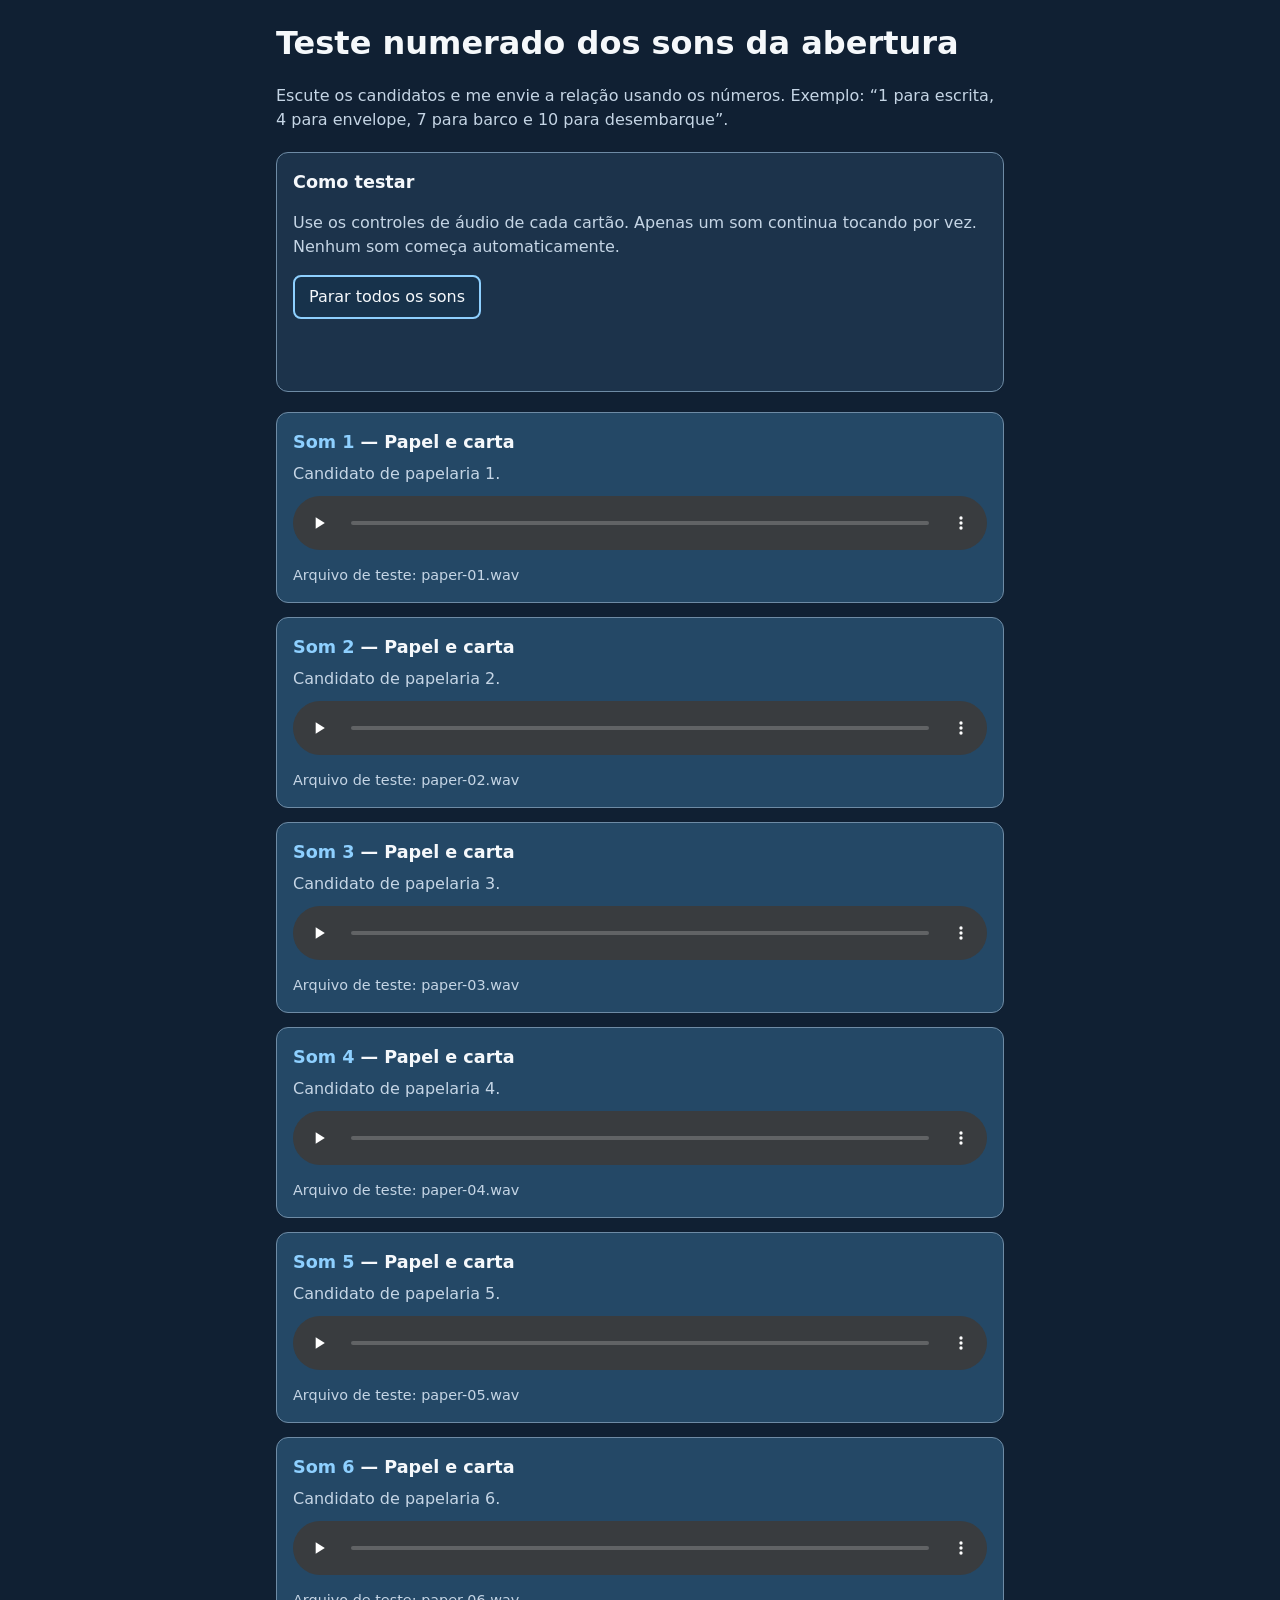
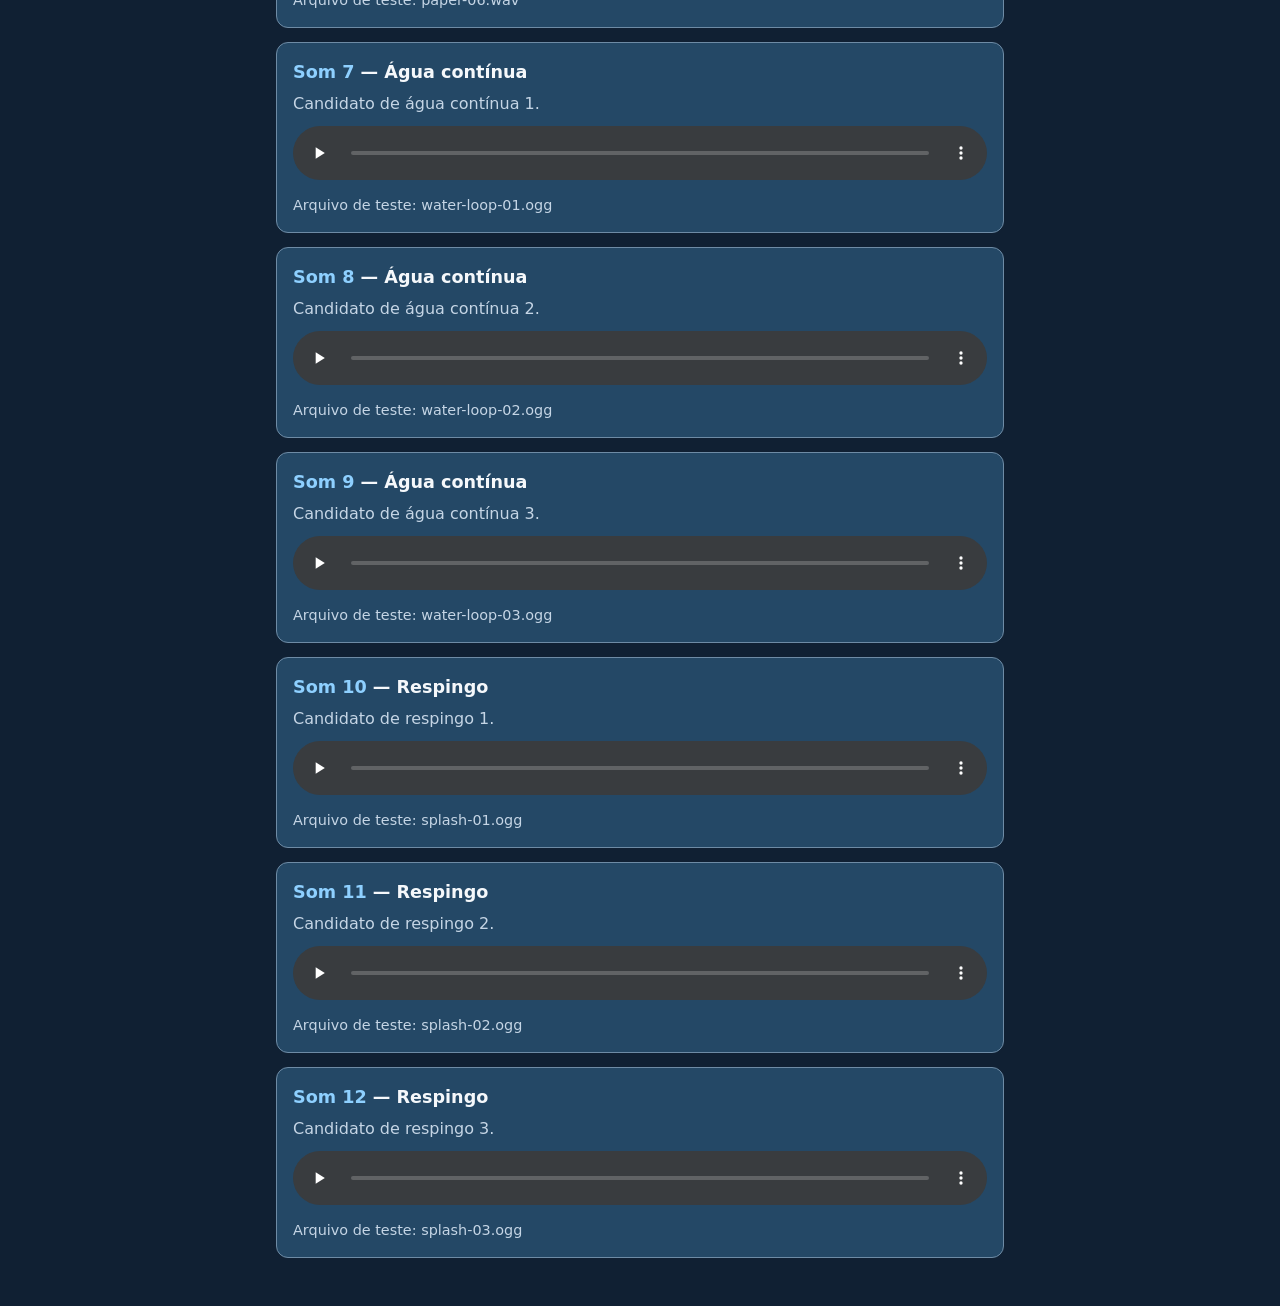
==== sound-test.html @ bbb8bda7 "Add accessible opening sound audition page" ====
<!doctype html>
<html lang="pt-BR">
<head>
  <meta charset="utf-8">
  <meta name="viewport" content="width=device-width, initial-scale=1">
  <title>Teste de sons — Bites &amp; Baits</title>
  <style>
    :root {
      color-scheme: dark;
      --bg: #102033;
      --card: #1c334b;
      --card-strong: #244866;
      --text: #f5f8fb;
      --muted: #c5d5e5;
      --accent: #8ed0ff;
      --focus: #ffe58a;
    }
    * { box-sizing: border-box; }
    body {
      margin: 0;
      min-height: 100vh;
      background: var(--bg);
      color: var(--text);
      font: 1rem/1.5 system-ui, sans-serif;
    }
    main { width: min(760px, 100%); margin: 0 auto; padding: 24px 16px 48px; }
    h1 { margin-top: 0; line-height: 1.2; }
    h2 { margin: 0 0 6px; font-size: 1.1rem; }
    p { color: var(--muted); }
    .instructions, .sound-card {
      border: 1px solid #6e8ba5;
      border-radius: 12px;
      background: var(--card);
      padding: 16px;
    }
    .instructions { margin: 20px 0; }
    .sound-list { display: grid; gap: 14px; }
    .sound-card { background: var(--card-strong); }
    .sound-card p { margin: 0 0 10px; }
    .number { color: var(--accent); }
    audio { width: 100%; min-height: 42px; }
    button {
      min-height: 44px;
      border: 2px solid var(--accent);
      border-radius: 8px;
      padding: 8px 14px;
      background: #17324b;
      color: var(--text);
      font: inherit;
      cursor: pointer;
    }
    button:hover { background: #295878; }
    button:focus-visible, audio:focus-visible { outline: 3px solid var(--focus); outline-offset: 3px; }
    .toolbar { display: flex; flex-wrap: wrap; gap: 10px; margin: 16px 0; }
    #play-status { min-height: 1.5em; color: var(--accent); }
    .file-name { display: block; margin-top: 8px; color: var(--muted); font-size: .9rem; }
  </style>
</head>
<body>
  <main>
    <h1>Teste numerado dos sons da abertura</h1>
    <p>Escute os candidatos e me envie a relação usando os números. Exemplo: “1 para escrita, 4 para envelope, 7 para barco e 10 para desembarque”.</p>

    <section class="instructions" aria-labelledby="instructions-title">
      <h2 id="instructions-title">Como testar</h2>
      <p>Use os controles de áudio de cada cartão. Apenas um som continua tocando por vez. Nenhum som começa automaticamente.</p>
      <div class="toolbar">
        <button id="stop-all" type="button">Parar todos os sons</button>
      </div>
      <p id="play-status" role="status" aria-live="polite"></p>
    </section>

    <section id="sound-list" class="sound-list" aria-label="Candidatos numerados"></section>
  </main>

  <script>
    const SOUNDS = [
      { file: 'paper-01.wav', group: 'Papel e carta', description: 'Candidato de papelaria 1.' },
      { file: 'paper-02.wav', group: 'Papel e carta', description: 'Candidato de papelaria 2.' },
      { file: 'paper-03.wav', group: 'Papel e carta', description: 'Candidato de papelaria 3.' },
      { file: 'paper-04.wav', group: 'Papel e carta', description: 'Candidato de papelaria 4.' },
      { file: 'paper-05.wav', group: 'Papel e carta', description: 'Candidato de papelaria 5.' },
      { file: 'paper-06.wav', group: 'Papel e carta', description: 'Candidato de papelaria 6.' },
      { file: 'water-loop-01.ogg', group: 'Água contínua', description: 'Candidato de água contínua 1.' },
      { file: 'water-loop-02.ogg', group: 'Água contínua', description: 'Candidato de água contínua 2.' },
      { file: 'water-loop-03.ogg', group: 'Água contínua', description: 'Candidato de água contínua 3.' },
      { file: 'splash-01.ogg', group: 'Respingo', description: 'Candidato de respingo 1.' },
      { file: 'splash-02.ogg', group: 'Respingo', description: 'Candidato de respingo 2.' },
      { file: 'splash-03.ogg', group: 'Respingo', description: 'Candidato de respingo 3.' },
    ];

    const list = document.getElementById('sound-list');
    const status = document.getElementById('play-status');
    const players = [];

    function stopOthers(current) {
      players.forEach(player => {
        if (player !== current) {
          player.pause();
          player.currentTime = 0;
        }
      });
    }

    SOUNDS.forEach((sound, index) => {
      const number = index + 1;
      const card = document.createElement('article');
      card.className = 'sound-card';
      card.setAttribute('aria-labelledby', `sound-title-${number}`);

      const title = document.createElement('h2');
      title.id = `sound-title-${number}`;
      title.innerHTML = `<span class="number">Som ${number}</span> — ${sound.group}`;

      const description = document.createElement('p');
      description.textContent = sound.description;

      const audio = document.createElement('audio');
      audio.controls = true;
      audio.preload = 'none';
      audio.setAttribute('aria-label', `Controles do som ${number}, ${sound.group.toLowerCase()}`);
      audio.src = `assets/sounds/opening/${sound.file}`;
      audio.addEventListener('play', () => {
        stopOthers(audio);
        status.textContent = `Som ${number} reproduzindo.`;
      });
      audio.addEventListener('pause', () => {
        if (players.every(player => player.paused)) status.textContent = `Som ${number} pausado.`;
      });
      audio.addEventListener('ended', () => {
        status.textContent = `Som ${number} terminou.`;
      });
      players.push(audio);

      const fileName = document.createElement('span');
      fileName.className = 'file-name';
      fileName.textContent = `Arquivo de teste: ${sound.file}`;

      card.append(title, description, audio, fileName);
      list.appendChild(card);
    });

    document.getElementById('stop-all').addEventListener('click', () => {
      players.forEach(player => {
        player.pause();
        player.currentTime = 0;
      });
      status.textContent = 'Todos os sons foram parados.';
    });
  </script>
</body>
</html>
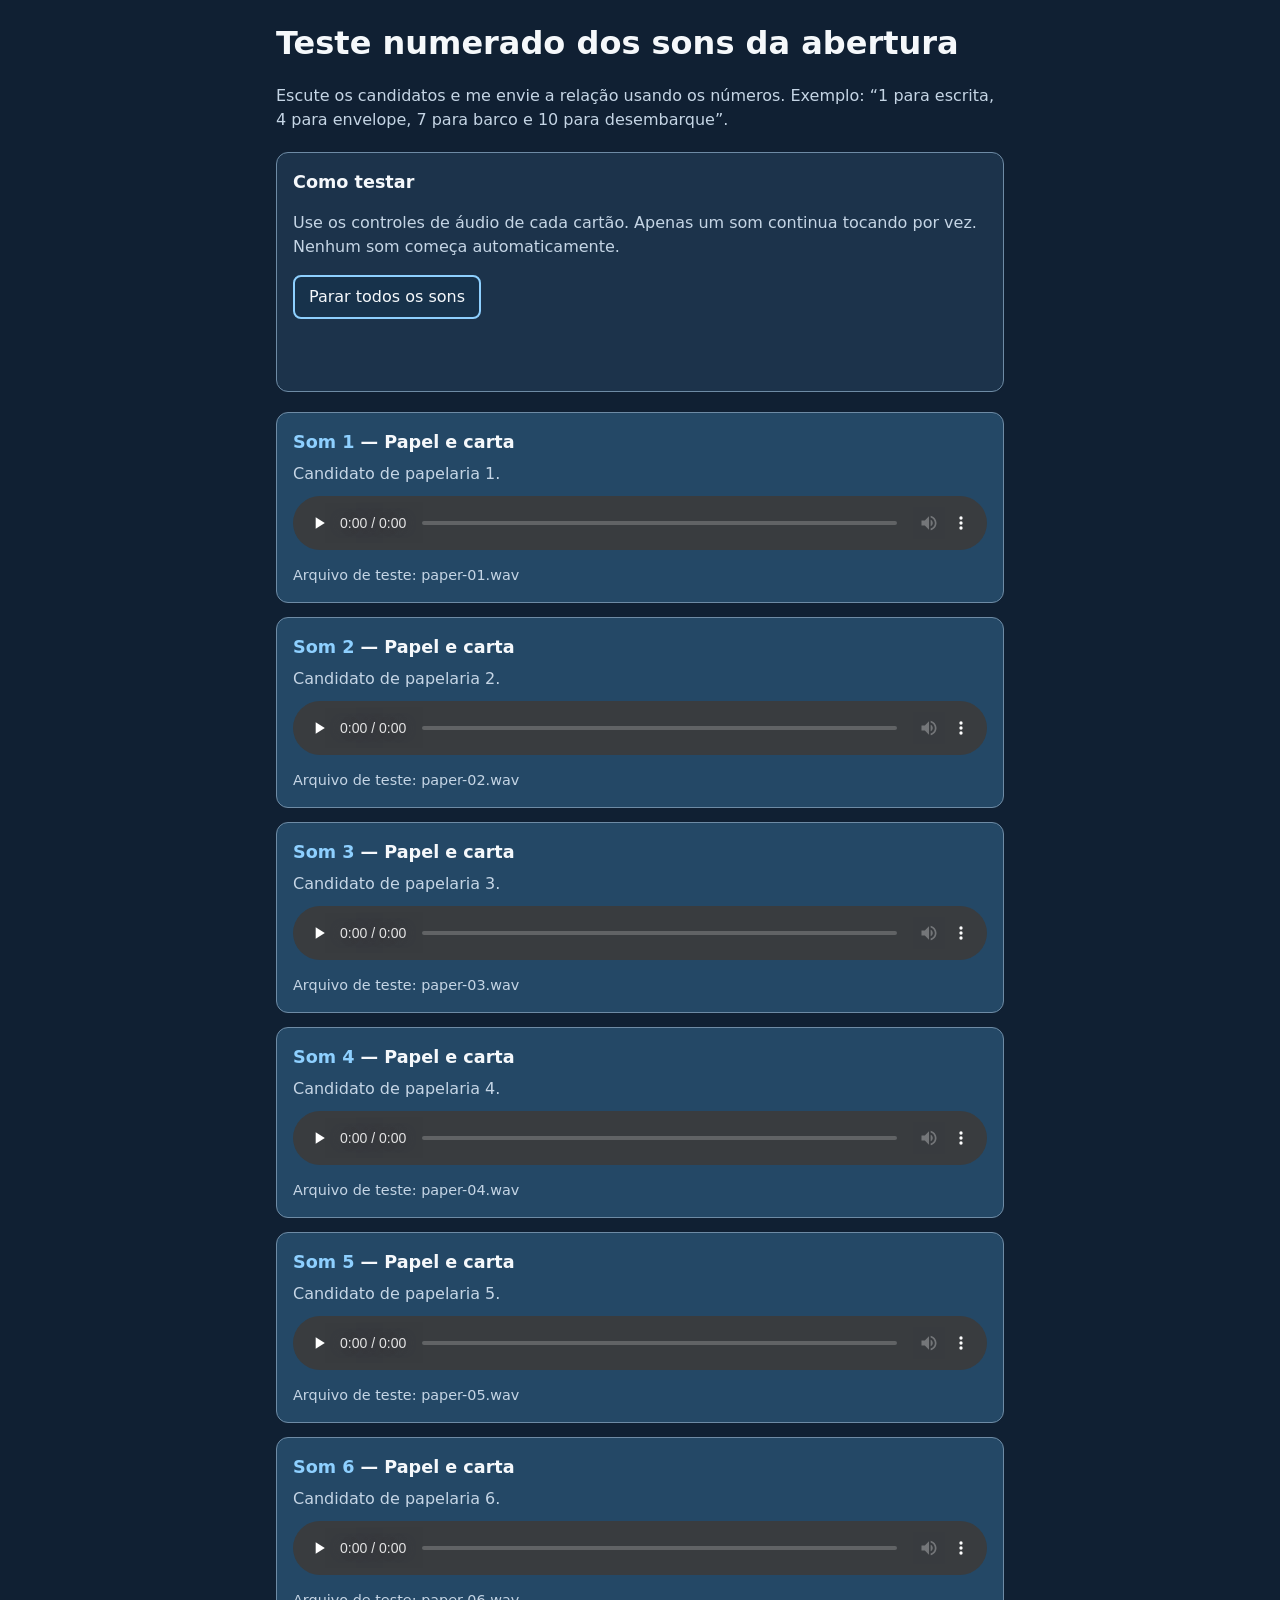
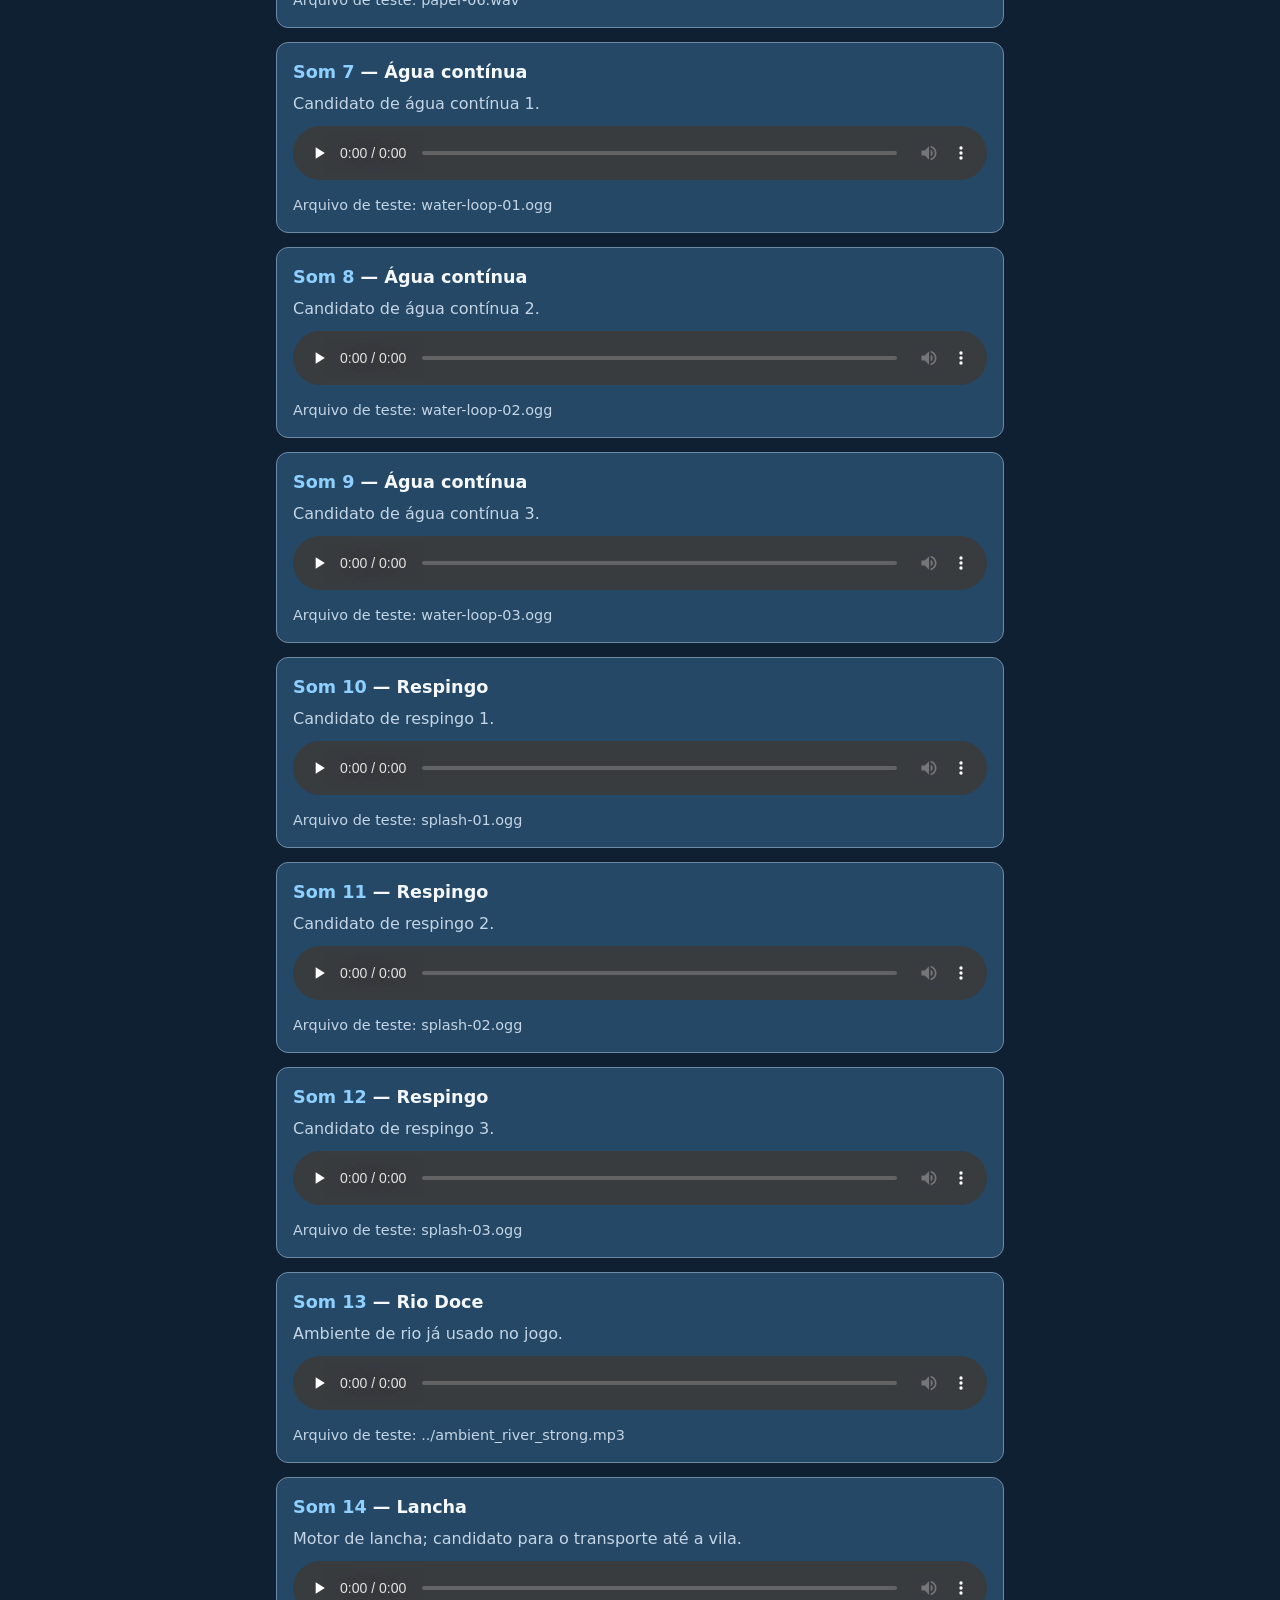
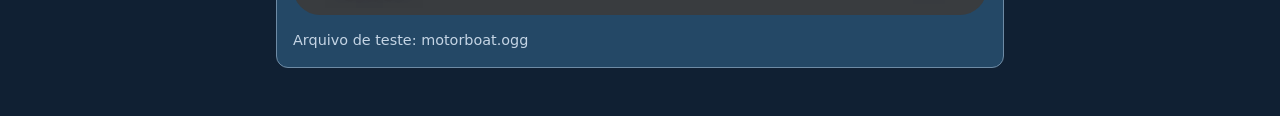
==== commit 0b0ea00d: "Add river and motorboat sound candidates to audition" ====
--- a/sound-test.html
+++ b/sound-test.html
@@ -87,6 +87,8 @@
       { file: 'splash-01.ogg', group: 'Respingo', description: 'Candidato de respingo 1.' },
       { file: 'splash-02.ogg', group: 'Respingo', description: 'Candidato de respingo 2.' },
       { file: 'splash-03.ogg', group: 'Respingo', description: 'Candidato de respingo 3.' },
+      { file: '../ambient_river_strong.mp3', group: 'Rio Doce', description: 'Ambiente de rio já usado no jogo.' },
+      { file: 'motorboat.ogg', group: 'Lancha', description: 'Motor de lancha; candidato para o transporte até a vila.' },
     ];
 
     const list = document.getElementById('sound-list');
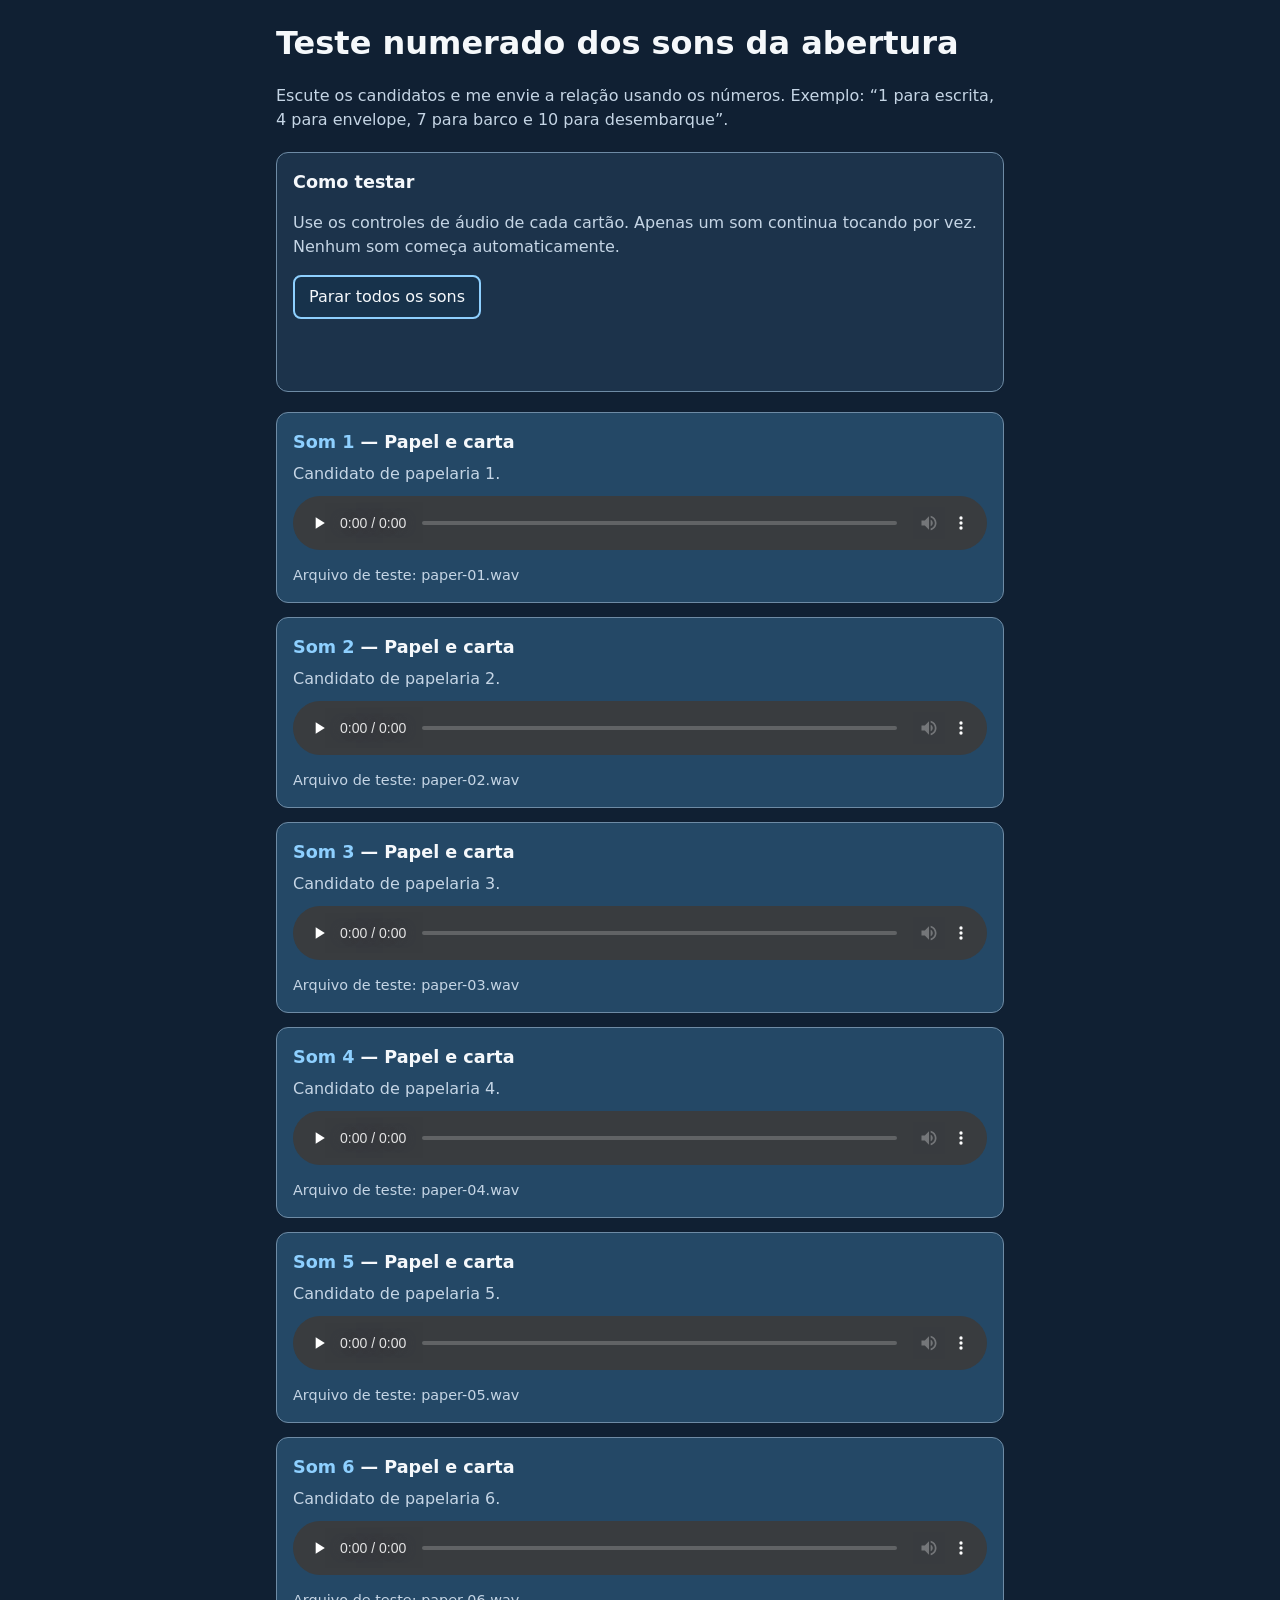
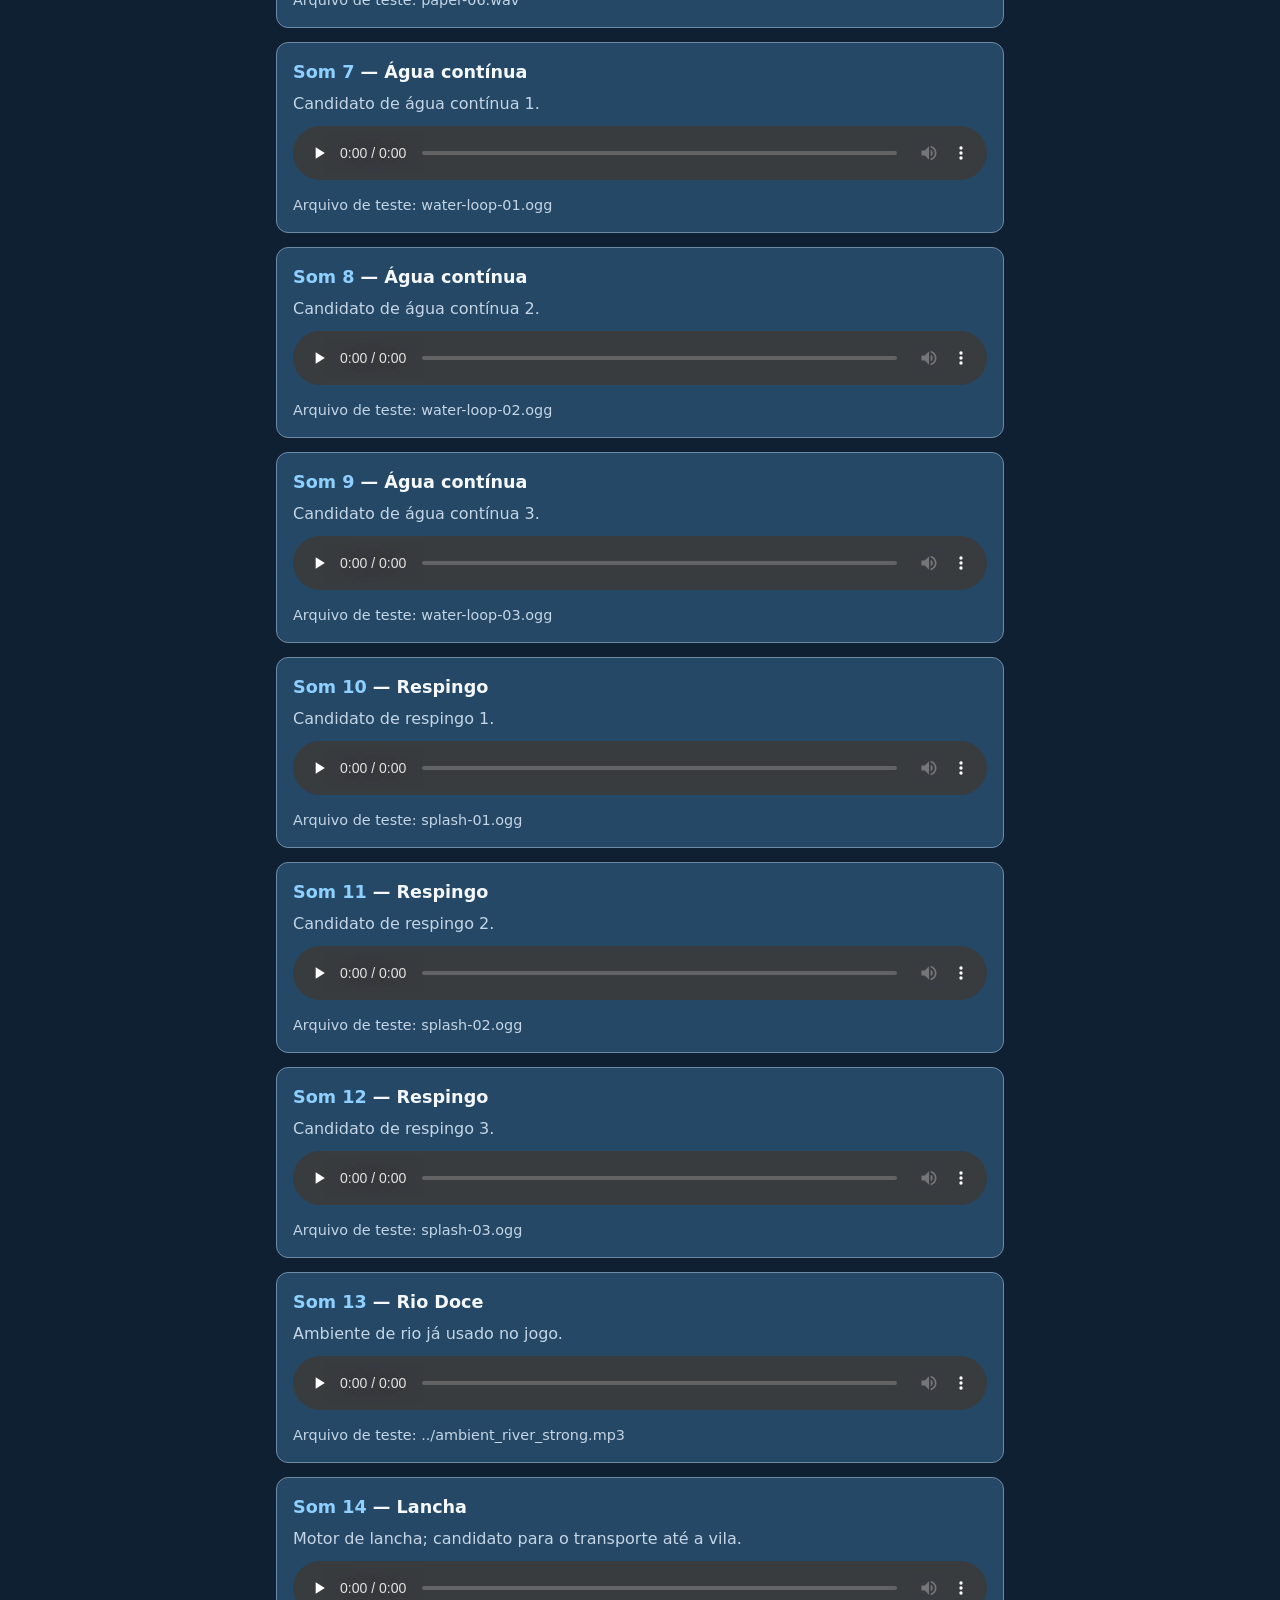
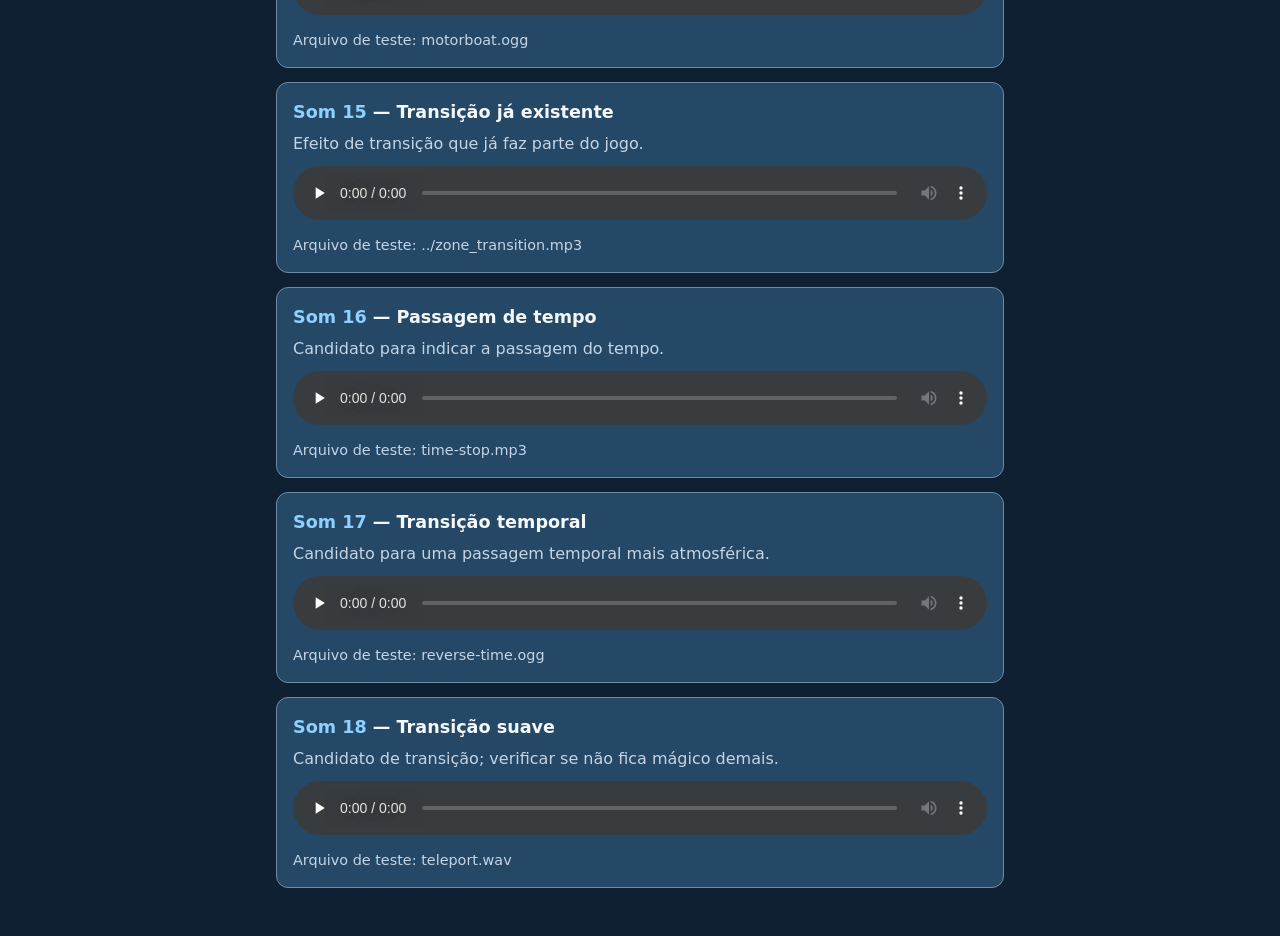
==== commit 0ef62462: "Add transition sound candidates to audition" ====
--- a/sound-test.html
+++ b/sound-test.html
@@ -89,6 +89,10 @@
       { file: 'splash-03.ogg', group: 'Respingo', description: 'Candidato de respingo 3.' },
       { file: '../ambient_river_strong.mp3', group: 'Rio Doce', description: 'Ambiente de rio já usado no jogo.' },
       { file: 'motorboat.ogg', group: 'Lancha', description: 'Motor de lancha; candidato para o transporte até a vila.' },
+      { file: '../zone_transition.mp3', group: 'Transição já existente', description: 'Efeito de transição que já faz parte do jogo.' },
+      { file: 'time-stop.mp3', group: 'Passagem de tempo', description: 'Candidato para indicar a passagem do tempo.' },
+      { file: 'reverse-time.ogg', group: 'Transição temporal', description: 'Candidato para uma passagem temporal mais atmosférica.' },
+      { file: 'teleport.wav', group: 'Transição suave', description: 'Candidato de transição; verificar se não fica mágico demais.' },
     ];
 
     const list = document.getElementById('sound-list');
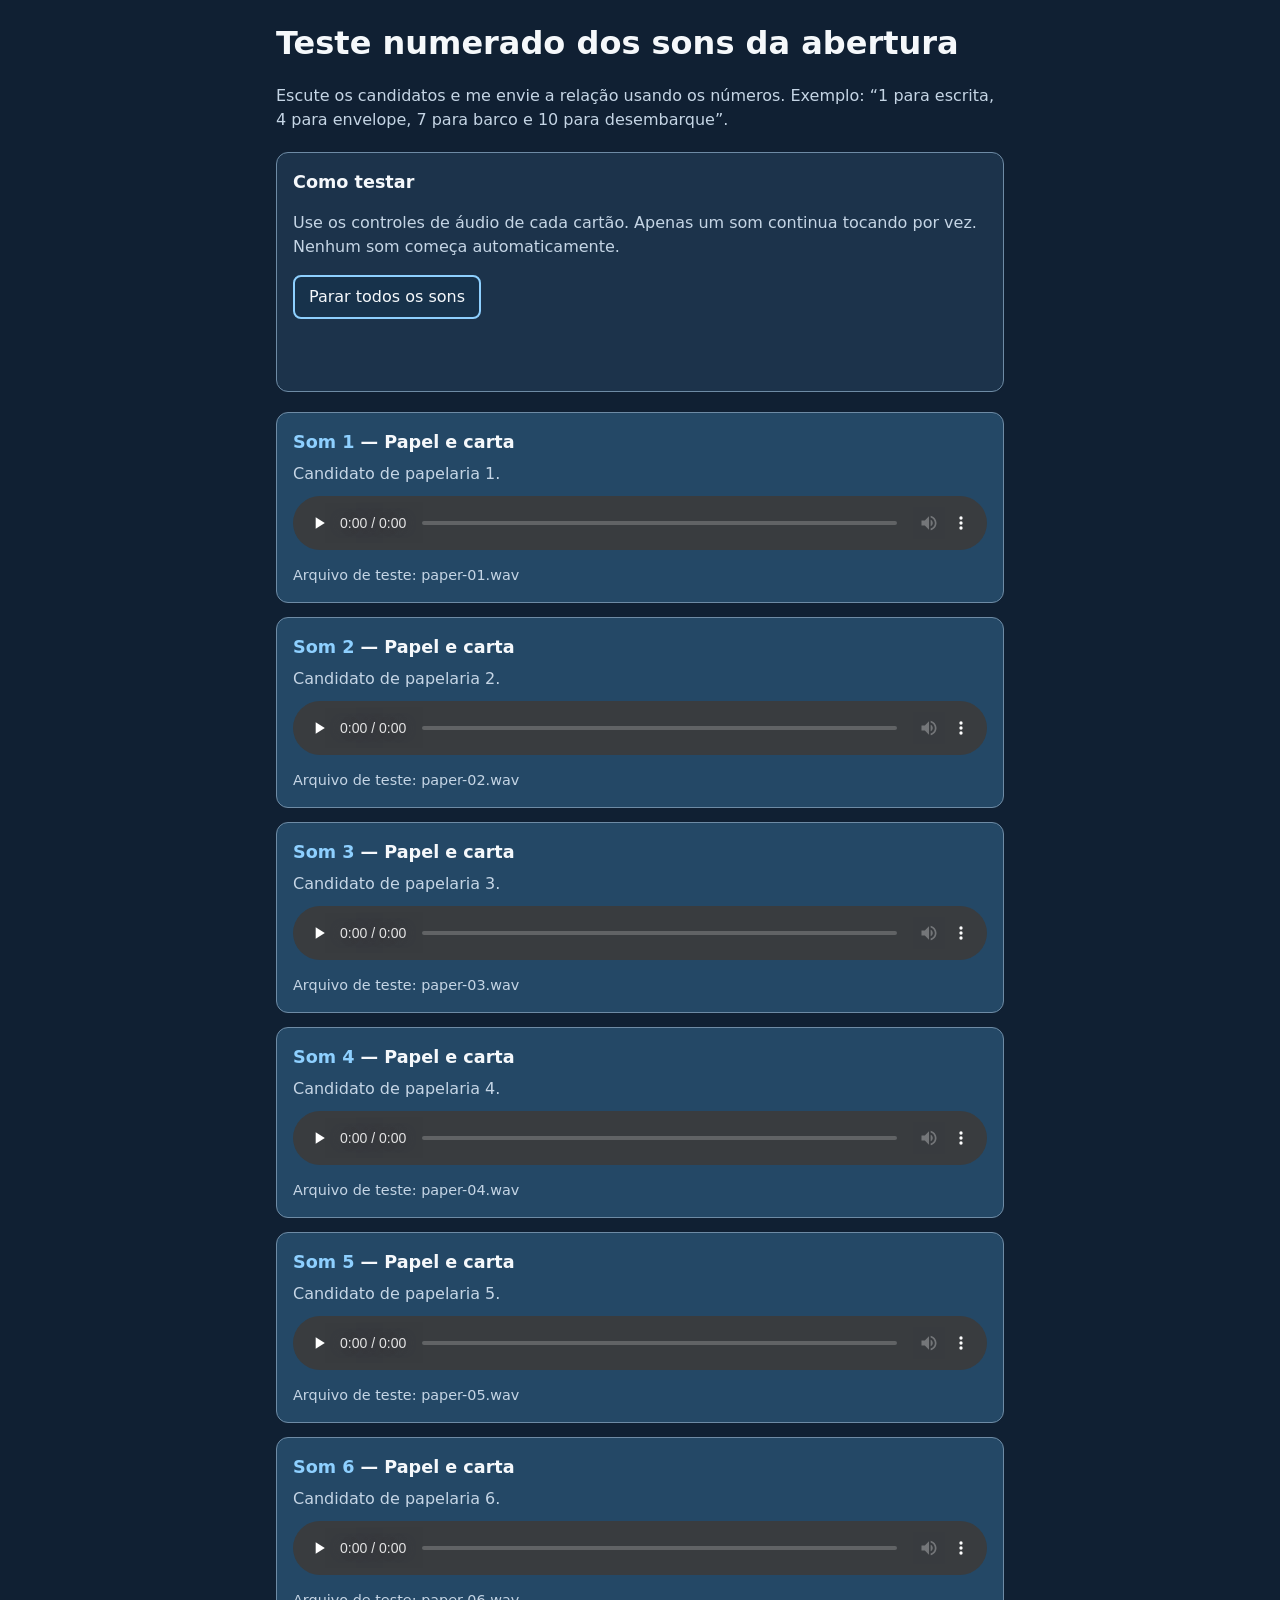
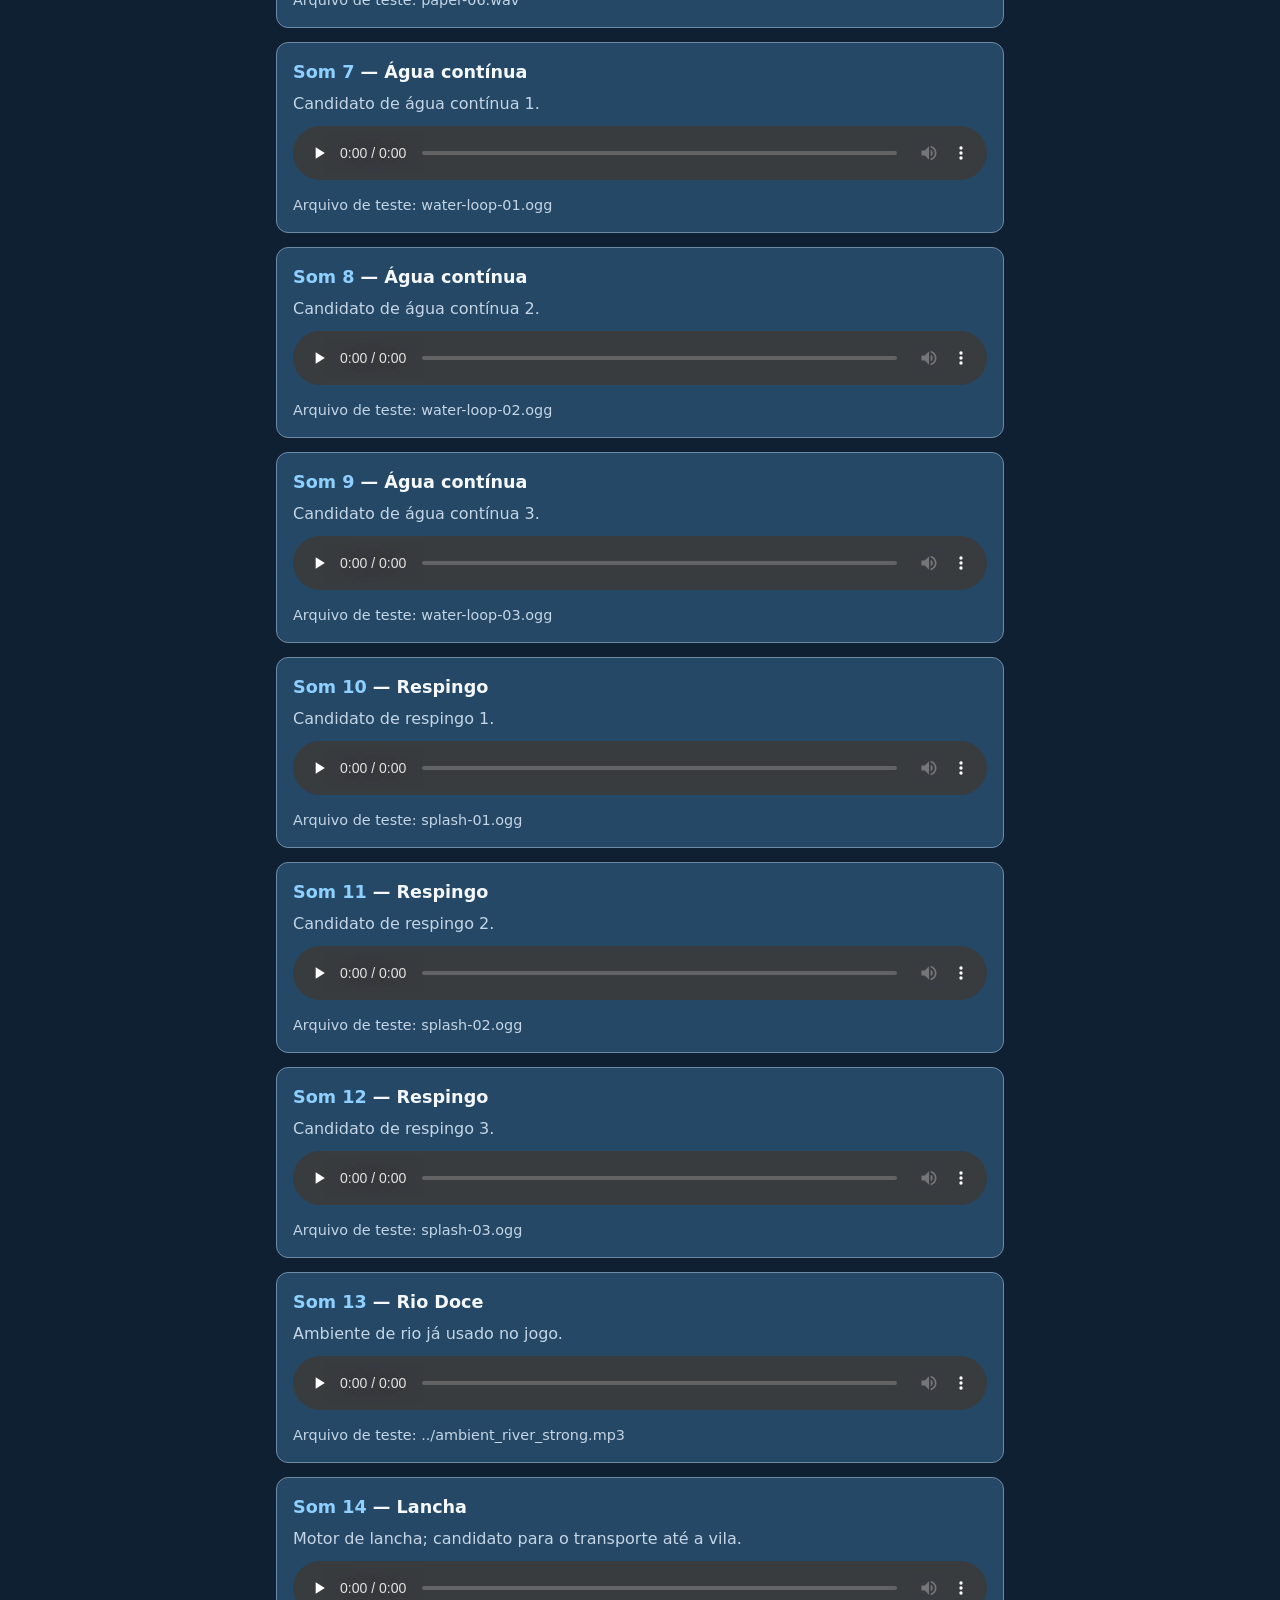
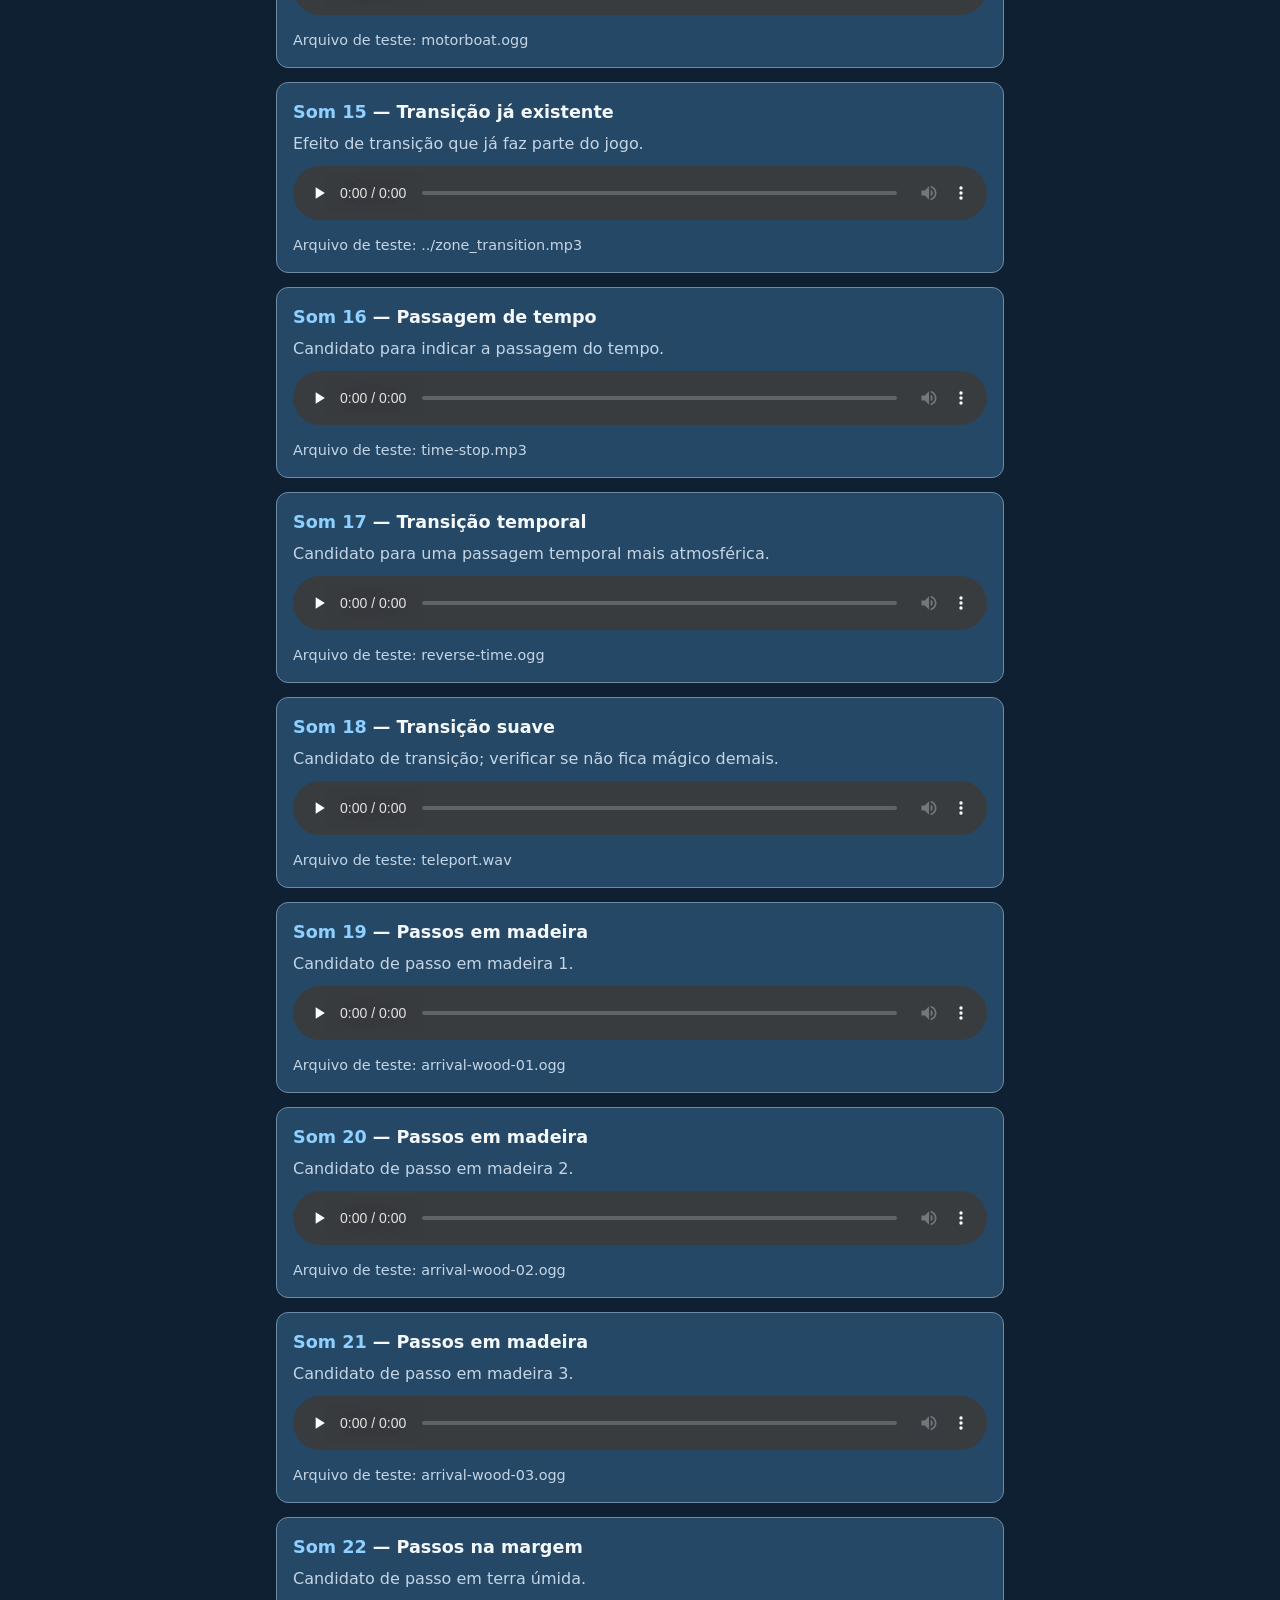
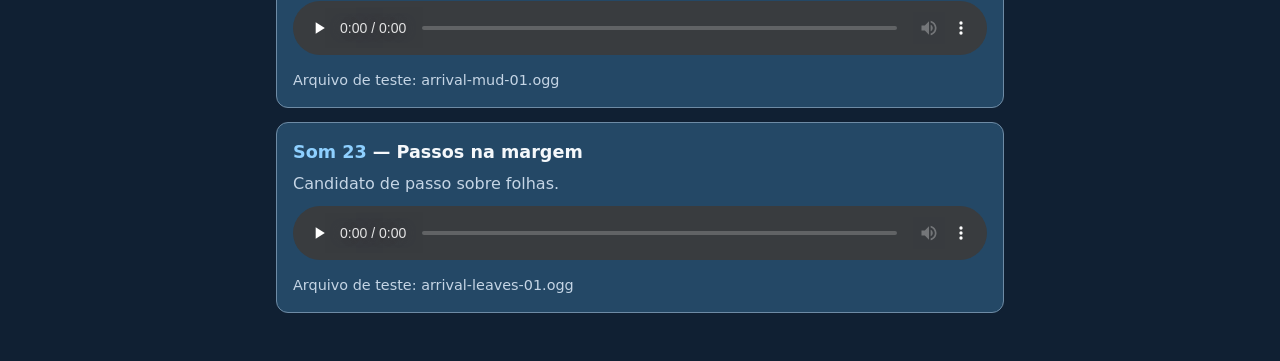
==== commit cbd065dd: "Add arrival and shoreline sound candidates to audition" ====
--- a/sound-test.html
+++ b/sound-test.html
@@ -93,6 +93,11 @@
       { file: 'time-stop.mp3', group: 'Passagem de tempo', description: 'Candidato para indicar a passagem do tempo.' },
       { file: 'reverse-time.ogg', group: 'Transição temporal', description: 'Candidato para uma passagem temporal mais atmosférica.' },
       { file: 'teleport.wav', group: 'Transição suave', description: 'Candidato de transição; verificar se não fica mágico demais.' },
+      { file: 'arrival-wood-01.ogg', group: 'Passos em madeira', description: 'Candidato de passo em madeira 1.' },
+      { file: 'arrival-wood-02.ogg', group: 'Passos em madeira', description: 'Candidato de passo em madeira 2.' },
+      { file: 'arrival-wood-03.ogg', group: 'Passos em madeira', description: 'Candidato de passo em madeira 3.' },
+      { file: 'arrival-mud-01.ogg', group: 'Passos na margem', description: 'Candidato de passo em terra úmida.' },
+      { file: 'arrival-leaves-01.ogg', group: 'Passos na margem', description: 'Candidato de passo sobre folhas.' },
     ];
 
     const list = document.getElementById('sound-list');
